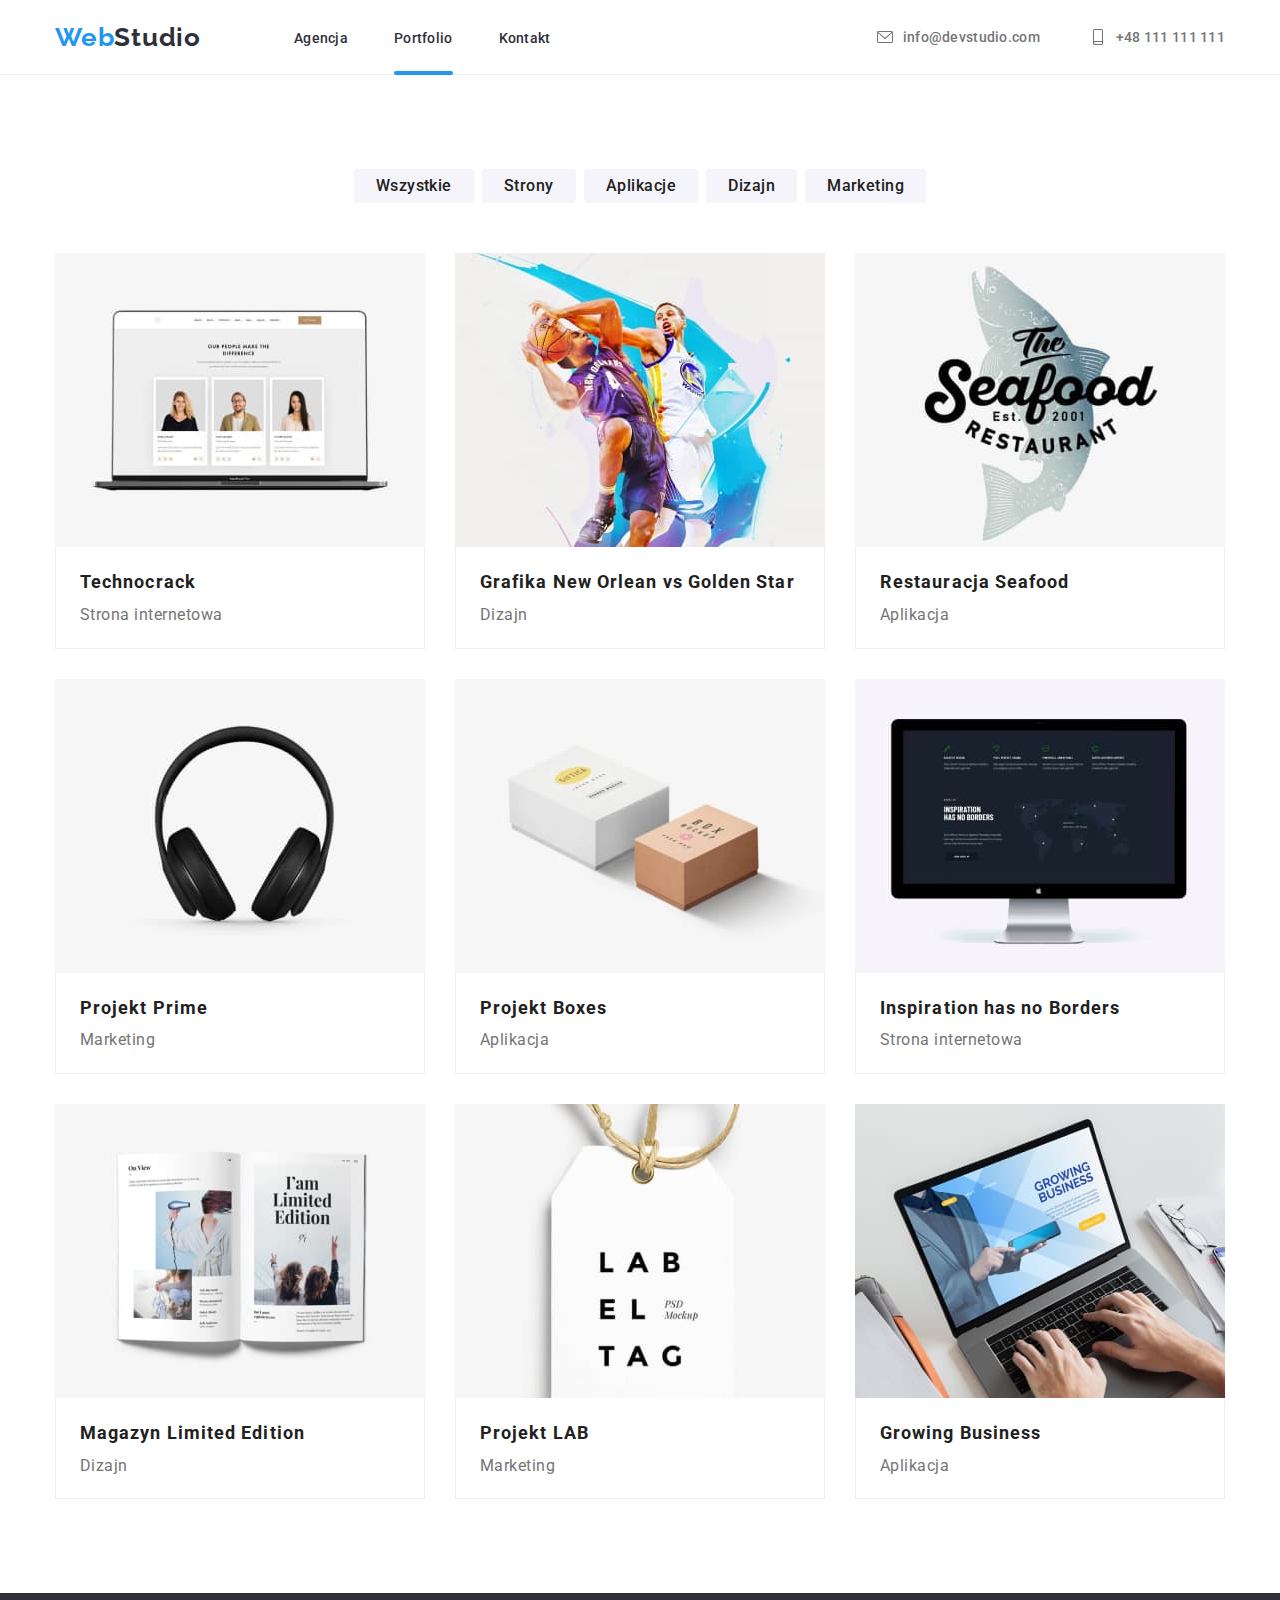
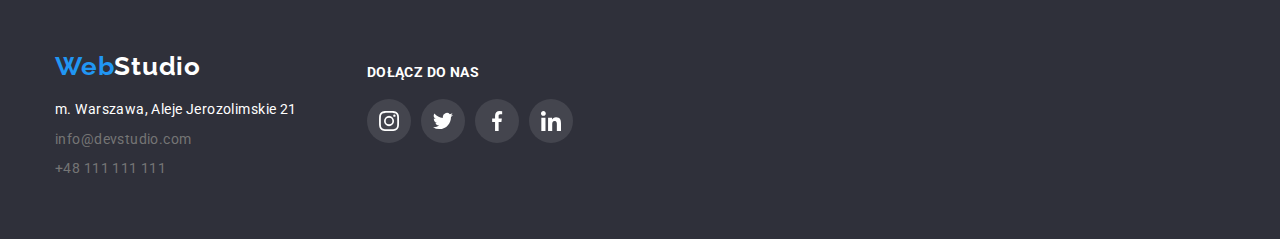
==== portfolio.html @ 3b380c0f "goit-markup-hw-05" ====
<!DOCTYPE html>
<html lang="en">
  <head>
    <meta charset="UTF-8" />
    <meta http-equiv="X-UA-Compatible" content="IE=edge" />
    <meta name="viewport" content="width=device-width, initial-scale=1.0" />
    <title>Portfolio</title>
    <link
      rel="stylesheet"
      href="node_modules/modern-normalize/modern-normalize.css"
    />
    <link
      href="https://fonts.googleapis.com/css2?family=Raleway:wght@700&family=Roboto:wght@400;500;700;900&display=swap"
      rel="stylesheet"
    />
    <link rel="stylesheet" href="./css/styles.css" />
  </head>
  <body>
    <header class="header-box">
      <div class="container header-wrapper">
        <a href="./index.html" class="studio-header"
          ><span class="web">Web</span>Studio</a
        >
        <nav class="navigation growing-item">
          <ul class="list navigation-wrapper">
            <li><a href="./index.html" class="navigation-link">Agencja</a></li>
            <li>
              <a
                href="./portfolio.html"
                class="navigation-link active-navigation-link"
                >Portfolio</a
              >
            </li>
            <li><a href="#" class="navigation-link">Kontakt</a></li>
          </ul>
        </nav>
        <ul class="list contacts-header-wrapper">
          <li>
            <a href="mailto:info@devstudio.com" class="contacts-header"
              ><svg height="16px" width="16px" class="contacts-icon">
                <use href="./images/icons.svg.svg#icon-envelope"></use>
              </svg>
              info@devstudio.com</a
            >
          </li>
          <li>
            <a href="tel:+48111111111" class="contacts-header"
              ><svg height="16px" width="16px" class="contacts-icon">
                <use href="./images/icons.svg.svg#icon-smartphone"></use>
              </svg>
              +48 111 111 111</a
            >
          </li>
        </ul>
      </div>
    </header>
    <main>
      <section class="portfolio-section-box section">
        <div class="container">
          <h2 class="invisible">Portfolio</h2>
          <ul class="list filters-list-wrapper">
            <li><button type="button" class="filter">Wszystkie</button></li>
            <li><button type="button" class="filter">Strony</button></li>
            <li><button type="button" class="filter">Aplikacje</button></li>
            <li><button type="button" class="filter">Dizajn</button></li>
            <li><button type="button" class="filter">Marketing</button></li>
          </ul>

          <ul class="list card-set">
            <li class="item portfolio-section-item">
              <div class="box">
                <div class="overlay">
                  <p>
                    Technocrack jest popularną platformą wykorzystywaną do
                    rozpowszechniania koronawirusa. Firmy wykorzystują tę
                    platformę do celów szpiegowskich i ataków na
                    niezabezpieczone serwery konkurencji
                  </p>
                </div>
                <img
                  class="img-block"
                  src="./images/portfolio1.jpg"
                  alt="Laptop z otwartą stroną internetową o pracownikach firmy"
                  width="370"
                  height="294"
                />
              </div>

              <div class="border-wrapper">
                <p class="project-name">Technocrack</p>
                <p class="project-type">Strona internetowa</p>
              </div>
            </li>

            <li class="item portfolio-section-item">
              <div class="box">
                <div class="overlay">
                  <p>
                    Technocrack jest popularną platformą wykorzystywaną do
                    rozpowszechniania koronawirusa. Firmy wykorzystują tę
                    platformę do celów szpiegowskich i ataków na
                    niezabezpieczone serwery konkurencji
                  </p>
                </div>
                <img
                  class="img-block"
                  src="./images/portfolio2.jpg"
                  alt="Grafika przedstawiająca dwóch koszykarzy walczących o zwycięstwo"
                  width="370"
                  height="294"
                />
              </div>
              <div class="border-wrapper">
                <p class="project-name">Grafika New Orlean vs Golden Star</p>
                <p class="project-type">Dizajn</p>
              </div>
            </li>

            <li class="item portfolio-section-item">
              <div class="box">
                <div class="overlay">
                  <p>
                    Technocrack jest popularną platformą wykorzystywaną do
                    rozpowszechniania koronawirusa. Firmy wykorzystują tę
                    platformę do celów szpiegowskich i ataków na
                    niezabezpieczone serwery konkurencji
                  </p>
                </div>
                <img
                  class="img-block"
                  src="./images/portfolio3.jpg"
                  alt="Logo restauracji Seafood"
                  width="370"
                  height="294"
                />
              </div>
              <div class="border-wrapper">
                <p class="project-name">Restauracja Seafood</p>
                <p class="project-type">Aplikacja</p>
              </div>
            </li>

            <li class="item portfolio-section-item">
              <div class="box">
                <div class="overlay">
                  <p>
                    Technocrack jest popularną platformą wykorzystywaną do
                    rozpowszechniania koronawirusa. Firmy wykorzystują tę
                    platformę do celów szpiegowskich i ataków na
                    niezabezpieczone serwery konkurencji
                  </p>
                </div>
                <img
                  class="img-block"
                  src="./images/portfolio4.jpg"
                  alt="Słuchawki nauszne na białym tle"
                  width="370"
                  height="294"
                />
              </div>
              <div class="border-wrapper">
                <p class="project-name">Projekt Prime</p>
                <p class="project-type">Marketing</p>
              </div>
            </li>

            <li class="item portfolio-section-item">
              <div class="box">
                <div class="overlay">
                  <p>
                    Technocrack jest popularną platformą wykorzystywaną do
                    rozpowszechniania koronawirusa. Firmy wykorzystują tę
                    platformę do celów szpiegowskich i ataków na
                    niezabezpieczone serwery konkurencji
                  </p>
                </div>
                <img
                  class="img-block"
                  src="./images/portfolio5.jpg"
                  alt="Dwa pudełka z napisami na białym tle"
                  width="370"
                  height="294"
                />
              </div>
              <div class="border-wrapper">
                <p class="project-name">Projekt Boxes</p>
                <p class="project-type">Aplikacja</p>
              </div>
            </li>

            <li class="item portfolio-section-item">
              <div class="box">
                <div class="overlay">
                  <p>
                    Technocrack jest popularną platformą wykorzystywaną do
                    rozpowszechniania koronawirusa. Firmy wykorzystują tę
                    platformę do celów szpiegowskich i ataków na
                    niezabezpieczone serwery konkurencji
                  </p>
                </div>
                <img
                  class="img-block"
                  src="./images/portfolio6.jpg"
                  alt="Monitor z otwartą witryną Inspiracja nie ma granic"
                  width="370"
                  height="294"
                />
              </div>
              <div class="border-wrapper">
                <p class="project-name">Inspiration has no Borders</p>
                <p class="project-type">Strona internetowa</p>
              </div>
            </li>

            <li class="item portfolio-section-item">
              <div class="box">
                <div class="overlay">
                  <p>
                    Technocrack jest popularną platformą wykorzystywaną do
                    rozpowszechniania koronawirusa. Firmy wykorzystują tę
                    platformę do celów szpiegowskich i ataków na
                    niezabezpieczone serwery konkurencji
                  </p>
                </div>
                <img
                  class="img-block"
                  src="./images/portfolio7.jpg"
                  alt="Otwarty magazyn Limited Edition na białym tle"
                  width="370"
                  height="294"
                />
              </div>
              <div class="border-wrapper">
                <p class="project-name">Magazyn Limited Edition</p>
                <p class="project-type">Dizajn</p>
              </div>
            </li>

            <li class="item portfolio-section-item">
              <div class="box">
                <div class="overlay">
                  <p>
                    Technocrack jest popularną platformą wykorzystywaną do
                    rozpowszechniania koronawirusa. Firmy wykorzystują tę
                    platformę do celów szpiegowskich i ataków na
                    niezabezpieczone serwery konkurencji
                  </p>
                </div>
                <img
                  class="img-block"
                  src="./images/portfolio8.jpg"
                  alt="Biała etykieta z napisem LAB EL TAG"
                  width="370"
                  height="294"
                />
              </div>
              <div class="border-wrapper">
                <p class="project-name">Projekt LAB</p>
                <p class="project-type">Marketing</p>
              </div>
            </li>

            <li class="item portfolio-section-item">
              <div class="box">
                <div class="overlay">
                  <p>
                    Technocrack jest popularną platformą wykorzystywaną do
                    rozpowszechniania koronawirusa. Firmy wykorzystują tę
                    platformę do celów szpiegowskich i ataków na
                    niezabezpieczone serwery konkurencji
                  </p>
                </div>
                <img
                  class="img-block"
                  src="./images/portfolio9.jpg"
                  alt="Mężczyzna pracuje na laptopie z otwartą aplikacją Growing Business"
                  width="370"
                  height="294"
                />
              </div>
              <div class="border-wrapper">
                <p class="project-name">Growing Business</p>
                <p class="project-type">Aplikacja</p>
              </div>
            </li>
          </ul>
        </div>
      </section>
    </main>
    <footer class="footer-box">
      <div class="container footer-wrapper">
        <div>
          <a href="./index.html" class="studio-footer"
            ><span class="web">Web</span>Studio</a
          >
          <address class="address-text address-wrapper">
            m. Warszawa, Aleje Jerozolimskie 21
            <ul class="list contacts-footer-wrapper">
              <li>
                <a href="mailto:info@devstudio.com" class="contacts-footer"
                  >info@devstudio.com</a
                >
              </li>
              <li>
                <a href="tel:+48111111111" class="contacts-footer"
                  >+48 111 111 111</a
                >
              </li>
            </ul>
          </address>
        </div>
        <div>
          <h3 class="smaller-title title-footer">Dołącz do nas</h3>
          <ul class="list our-socials">
            <li class="social-icon-footer">
              <svg width="44px" height="44px">
                <use href="./images/icons.svg.svg#icon-instagram-2"></use>
              </svg>
            </li>
            <li class="social-icon-footer">
              <svg width="44px" height="44px">
                <use href="./images/icons.svg.svg#icon-twitter-1"></use>
              </svg>
            </li>
            <li class="social-icon-footer">
              <svg width="44px" height="44px">
                <use href="./images/icons.svg.svg#icon-facebook-1"></use>
              </svg>
            </li>
            <li class="social-icon-footer">
              <svg width="44px" height="44px">
                <use href="./images/icons.svg.svg#icon-linkedin-1"></use>
              </svg>
            </li>
          </ul>
        </div>
      </div>
    </footer>
  </body>
</html>
---- css/styles.css ----
:root {
  --background-color-1: #ffffff;
  --background-color-2: #2f303a;
  --background-color-3: #f5f4fa;
  --text-color-1: #757575;
  --text-color-2: #ffffff;
  --hover-and-button-color: #2196f3;
  --border-color: #eeeeee;
  --icon-color: #afb1b8;
}

body {
  font-family: "Roboto", sans-serif;
  color: #212121;
  margin: 0;
}

h1,
h2,
h3,
h4,
h5,
h6,
p,
ul {
  margin: 0;
  padding: 0;
}

.header-box {
  background-color: var(--background-color-1);
  border-bottom: 1px solid #ececec;
  padding-block: 24px;
}

.studio-header {
  color: var(--background-color-2);
  text-decoration: none;
  font-family: Raleway;
  font-size: 26px;
  font-weight: 700;
  line-height: 1;
  letter-spacing: 0.03em;
  text-align: left;
  margin-right: 93px;
  vertical-align: top;
}

.web {
  color: var(--hover-and-button-color);
}

.navigation-link {
  color: var(--background-color-2);
  text-decoration: none;
  font-size: 14px;
  font-weight: 500;
  line-height: 100%;
  letter-spacing: 0.02em;
  text-align: left;
  position: relative;
  transition: color 250ms cubic-bezier(0.4, 0, 0.2, 1);
}

.navigation-link:hover,
.navigation-link:focus {
  color: var(--hover-and-button-color);
}

.contacts-header {
  color: var(--text-color-1);
  text-decoration: none;
  font-size: 14px;
  font-weight: 500;
  line-height: 100%;
  letter-spacing: 0.02em;
  text-align: left;
  display: flex;
  align-items: center;
  fill: var(--text-color-1);
  transition: color 250ms cubic-bezier(0.4, 0, 0.2, 1),
    fill 250ms cubic-bezier(0.4, 0, 0.2, 1);
}

.contacts-header:hover,
.contacts-header:focus {
  color: var(--hover-and-button-color);
  fill: var(--hover-and-button-color);
}

.list {
  list-style: none;
}

.invisible {
  display: none;
}

.section-1-box {
  background-color: var(--background-color-2);
  background: linear-gradient(#2f303a66, #2f303a66),
    url(../images/new_photo.jpg);
  max-width: 1600px;
  background-position: 50% 35%;
  background-size: cover;
  margin: 0 auto;
}

.section-1-header {
  color: var(--text-color-2);
  font-size: 44px;
  line-height: 116%;
  letter-spacing: 0.06em;
  text-align: center;
  margin-bottom: 30px;
}

.main-button {
  background-color: var(--background-color-3);
  font-family: inherit;
  color: inherit;
  font-size: 16px;
  font-weight: 700;
  line-height: 160%;
  letter-spacing: 0.06em;
  text-align: center;
  border-width: 0px;
  cursor: pointer;
  border-radius: 4px;
  padding-block: 10px;
  padding-left: 41px;
  padding-right: 41px;
  transition: color 250ms cubic-bezier(0.4, 0, 0.2, 1),
    background-color 250ms cubic-bezier(0.4, 0, 0.2, 1),
    box-shadow 250ms cubic-bezier(0.4, 0, 0.2, 1);
}

.main-button:hover,
.main-button:focus {
  background-color: var(--hover-and-button-color);
  color: var(--text-color-2);
  box-shadow: 0px 4px 4px rgba(0, 0, 0, 0.15);
}

.section-2-box {
  background-color: var(--background-color-1);
}

.smaller-title {
  font-size: 14px;
  line-height: 100%;
  letter-spacing: 0.03em;
  text-align: left;
  margin-bottom: 10px;
}

.article {
  color: var(--text-color-1);
  font-size: 14px;
  line-height: 146%;
  letter-spacing: 0.03em;
  text-align: left;
}

.bigger-title {
  font-size: 36px;
  line-height: 100%;
  letter-spacing: 0.03em;
  text-align: center;
  margin-bottom: 50px;
}

.section-3-box {
  background-color: var(--background-color-1);
}

.section-4-box {
  background-color: var(--background-color-3);
}

.section-4-item {
  background-color: var(--background-color-1);
  padding-bottom: 30px;
  box-shadow: 0px 1px 3px rgba(0, 0, 0, 0.12), 0px 1px 1px rgba(0, 0, 0, 0.14),
    0px 2px 1px rgba(0, 0, 0, 0.2);
  border-radius: 0px 0px 4px 4px;
}

.name {
  font-size: 16px;
  font-weight: 500;
  line-height: 100%;
  letter-spacing: 0.03em;
  text-align: center;
  margin-top: 30px;
  margin-bottom: 10px;
}

.position {
  color: var(--text-color-1);
  font-size: 16px;
  line-height: 100%;
  letter-spacing: 0.03em;
  text-align: center;
}

.section-5-box {
  background-color: var(--background-color-1);
}

.footer-box {
  background-color: var(--background-color-2);
}

.studio-footer {
  color: var(--text-color-2);
  text-decoration: none;
  font-family: Raleway;
  font-size: 26px;
  font-weight: 700;
  line-height: 100%;
  letter-spacing: 0.03em;
  text-align: left;
}

.address-text {
  color: var(--text-color-2);
  font-style: normal;
  font-size: 14px;
  line-height: 146%;
  letter-spacing: 0.03em;
  text-align: left;
}

.contacts-footer {
  color: var(--text-color-1);
  text-decoration: none;
  transition: color 250ms cubic-bezier(0.4, 0, 0.2, 1);
}

.contacts-footer:hover,
.contacts-footer:focus {
  color: var(--hover-and-button-color);
}

.portfolio-section-box {
  background-color: var(--background-color-1);
}

.filter {
  background-color: var(--background-color-3);
  font-family: inherit;
  color: inherit;
  font-size: 16px;
  font-weight: 500;
  line-height: 139%;
  letter-spacing: 0.03em;
  text-align: center;
  border-width: 0px;
  border-radius: 4px;
  cursor: pointer;
  padding-block: 6px;
  padding-left: 22px;
  padding-right: 22px;
  transition: color 250ms cubic-bezier(0.4, 0, 0.2, 1),
    background-color 250ms cubic-bezier(0.4, 0, 0.2, 1),
    box-shadow 250ms cubic-bezier(0.4, 0, 0.2, 1);
}

.filter:hover,
.filter:focus {
  background-color: var(--hover-and-button-color);
  color: var(--text-color-2);
  box-shadow: 0px 3px 1px rgba(0, 0, 0, 0.1), 0px 1px 2px rgba(0, 0, 0, 0.08),
    0px 2px 2px rgba(0, 0, 0, 0.12);
}

.portfolio-section-item {
  transition: box-shadow 250ms cubic-bezier(0.4, 0, 0.2, 1);
}

.portfolio-section-item:hover,
.portfolio-section-item:focus {
  box-shadow: 0px 1px 1px rgba(0, 0, 0, 0.12), 0px 4px 4px rgba(0, 0, 0, 0.06),
    1px 4px 6px rgba(0, 0, 0, 0.16);
}

.project-name {
  font-size: 18px;
  font-weight: 700;
  line-height: 171%;
  letter-spacing: 0.06em;
  text-align: left;
  margin-bottom: 4px;
  padding-top: 20px;
  padding-left: 24px;
}

.project-type {
  color: var(--text-color-1);
  font-size: 16px;
  line-height: 160%;
  letter-spacing: 0.03em;
  text-align: left;
  padding-left: 24px;
  padding-bottom: 20px;
}

.container {
  box-sizing: border-box;
  max-width: 1200px;
  width: 100%;
  margin: 0 auto;
  padding: 0 15px;
}

.section {
  padding-block: 94px;
}

.growing-item {
  flex-grow: 1;
}

.header-wrapper {
  display: flex;
  flex-direction: row;
  align-items: center;
  justify-content: space-between;
}

.navigation-wrapper {
  display: flex;
  flex-direction: row;
  justify-content: flex-start;
  gap: 46px;
  vertical-align: top;
}

.contacts-header-wrapper {
  display: flex;
  flex-direction: row;
  justify-content: flex-start;
  gap: 50px;
  vertical-align: top;
}

.list-wrapper {
  display: flex;
  flex-direction: row;
  justify-content: space-between;
}

.section-1-wrapper {
  display: flex;
  flex-direction: column;
  max-width: 696px;
  align-items: center;
  padding-block: 200px;
  padding-left: auto;
  padding-right: auto;
}

.section-2-wrapper {
  display: flex;
  flex-direction: row;
  justify-content: center;
  gap: 30px;
}

.section-3-wrapper {
  display: flex;
  flex-direction: row;
  justify-content: center;
  gap: 30px;
}

.section-4-wrapper {
  display: flex;
  flex-direction: row;
  justify-content: center;
  gap: 30px;
}

.footer-wrapper {
  display: flex;
  gap: 70px;
  padding-block: 60px;
}

.address-wrapper {
  display: flex;
  flex-direction: column;
  gap: 9px;
  margin-top: 20px;
}

.contacts-footer-wrapper {
  display: flex;
  flex-direction: column;
  gap: 9px;
}

.filters-list-wrapper {
  display: flex;
  flex-direction: row;
  justify-content: center;
  align-items: center;
  gap: 8px;
  margin-bottom: 50px;
}

.card-set {
  display: flex;
  flex-wrap: wrap;
  gap: 30px;
}

.item {
  flex-basis: calc((100% - 60px) / 3);
}

.border-wrapper {
  border-bottom: 1px solid var(--border-color);
  border-left: 1px solid var(--border-color);
  border-right: 1px solid var(--border-color);
}

.img-block {
  display: block;
}

.contacts-icon {
  margin-right: 10px;
}

.icon-box {
  background-color: var(--background-color-3);
  padding-block: 25px;
  padding-left: 100px;
  padding-right: 100px;
  margin-bottom: 30px;
  border-radius: 4px;
}

.team-socials {
  display: flex;
  justify-content: center;
  gap: 10px;
  margin-top: 16px;
}

.social-icon {
  background-color: var(--background-color-1);
  border-radius: 50%;
  max-width: 44px;
  max-height: 44px;
  fill: var(--icon-color);
  transition: fill 250ms cubic-bezier(0.4, 0, 0.2, 1),
    background-color 250ms cubic-bezier(0.4, 0, 0.2, 1);
}

.social-icon:hover {
  background-color: var(--hover-and-button-color);
  fill: var(--text-color-2);
}

.clients-box {
  display: flex;
  justify-content: center;
  gap: 30px;
}

.client-box {
  border: 1px solid var(--icon-color);
  border-radius: 4px;
  fill: var(--icon-color);
  transition: fill 250ms cubic-bezier(0.4, 0, 0.2, 1),
    border-color 250ms cubic-bezier(0.4, 0, 0.2, 1);
}

.client-box:hover {
  fill: var(--hover-and-button-color);
  border-color: var(--hover-and-button-color);
}

.title-footer {
  color: var(--text-color-2);
  text-transform: uppercase;
  padding-top: 12px;
}

.our-socials {
  display: flex;
  justify-content: center;
  gap: 10px;
  margin-top: 20px;
}

.social-icon-footer {
  background-color: rgba(255, 255, 255, 0.1);
  border-radius: 50%;
  max-width: 44px;
  max-height: 44px;
  fill: var(--text-color-2);
  transition: background-color 250ms cubic-bezier(0.4, 0, 0.2, 1);
}

.social-icon-footer:hover {
  background-color: var(--hover-and-button-color);
}

.active-navigation-link::after {
  content: " ";
  position: absolute;
  width: 100%;
  height: 4px;
  left: 0;
  bottom: -29px;
  background-color: var(--hover-and-button-color);
  border-radius: 2px;
}

.box {
  position: relative;
  overflow: hidden;
}

.overlay {
  position: absolute;
  top: 0;
  left: 0;
  width: 100%;
  height: 100%;
  transform: translateY(100%);
  background-color: rgba(33, 150, 243, 0.9);
  transition: transform 250ms cubic-bezier(0.4, 0, 0.2, 1);
}

.portfolio-section-item:hover .overlay {
  transform: translateY(0);
}

.overlay > p {
  color: var(--text-color-2);
  padding-left: 24px;
  padding-right: 45px;
  padding-block: 49px;
  font-size: 18px;
  line-height: 28px;
  letter-spacing: 0.03em;
}

.title-section-3 {
  color: var(--text-color-2);
  text-transform: uppercase;
  padding-block: 27px;
  padding-left: 90px;
  padding-right: 90px;
  text-align: center;
}

.title-overlay {
  background-color: rgba(47, 48, 58, 0.8);
  position: absolute;
  bottom: 0;
  left: 0;
  width: 100%;
  height: 70px;
}

.backdrop {
  position: fixed;
  display: flex;
  left: 0;
  top: 0;
  width: 100%;
  height: 100%;
  background-color: rgba(0 0 0 / 0.5);
  transition: opacity 250ms cubic-bezier(0.4, 0, 0.2, 1);
  z-index: 1;
}

.modal {
  width: 528px;
  height: 581px;
  background-color: var(--background-color-1);
  margin: auto;
  box-shadow: 0px 1px 3px rgba(0, 0, 0, 0.12), 0px 1px 1px rgba(0, 0, 0, 0.14),
    0px 2px 1px rgba(0, 0, 0, 0.2);
  border-radius: 4px;
  position: relative;
}

.close-button {
  background-color: var(--background-color-1);
  cursor: pointer;
  width: 30px;
  height: 30px;
  border: 1px solid rgba(0, 0, 0, 0.1);
  border-radius: 50%;
  position: absolute;
  top: 8px;
  right: 8px;
}

.is-hidden {
  visibility: hidden;
  opacity: 0;
  pointer-events: none;
}
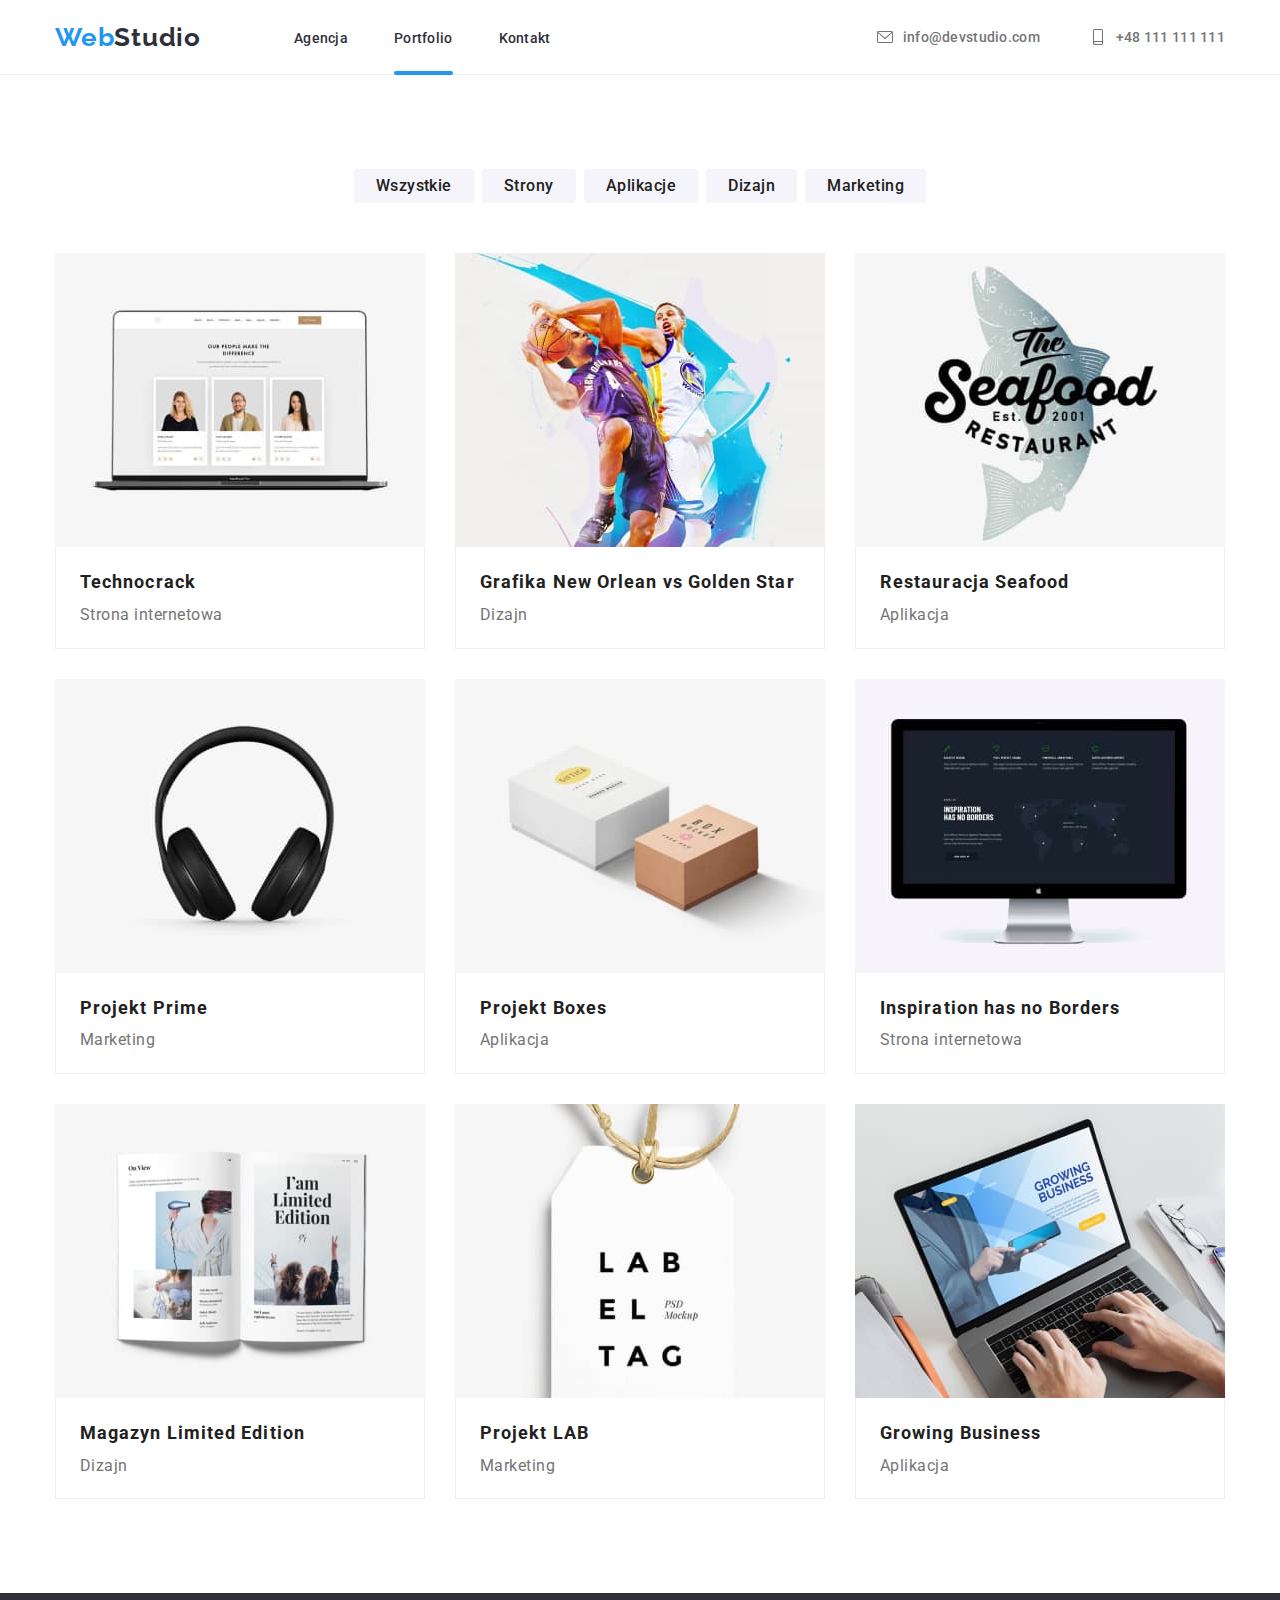
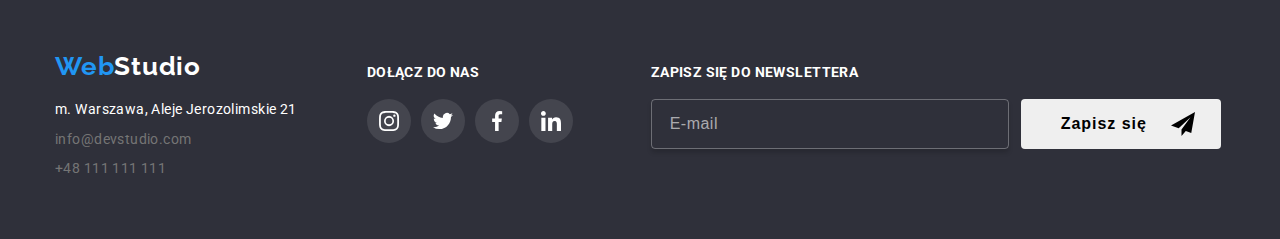
==== commit 7992345f: "footer newsletter form added" ====
--- a/portfolio.html
+++ b/portfolio.html
@@ -334,6 +334,29 @@
             </li>
           </ul>
         </div>
+        <div class="bigger-gap">
+          <label
+            for="newsletter-mail"
+            class="smaller-title title-footer footer-label"
+            >Zapisz się do newslettera</label
+          >
+          <div class="footer-email-wrapper">
+            <fieldset class="fieldset-standard fieldset-footer">
+              <input
+                type="email"
+                name="newsletter-email"
+                placeholder="E-mail"
+                id="newsletter-mail"
+                class="input-standard input-footer"
+              />
+            </fieldset>
+            <button type="submit" class="submit-footer">
+              Zapisz się<svg width="24px" height="24px" class="send-icon">
+                <use href="./images/icons.svg.svg#icon-send"></use>
+              </svg>
+            </button>
+          </div>
+        </div>
       </div>
     </footer>
   </body>
--- a/css/styles.css
+++ b/css/styles.css
@@ -488,6 +488,7 @@
   color: var(--text-color-2);
   text-transform: uppercase;
   padding-top: 12px;
+  margin-bottom: 20px;
 }
 
 .our-socials {
@@ -609,3 +610,97 @@
   opacity: 0;
   pointer-events: none;
 }
+
+.fieldset-standard {
+  position: relative;
+  border-radius: 4px;
+  display: flex;
+  align-items: center;
+}
+
+.input-standard {
+  border: 0;
+  background-color: transparent;
+}
+
+.fieldset-footer {
+  padding-block: 13px;
+  padding-left: 16px;
+  box-shadow: 0px 4px 4px 0px #00000026;
+  border: 1px solid rgba(255, 255, 255, 0.3);
+  margin-right: 12px;
+  margin-left: 0;
+  transition: border-color 250ms cubic-bezier(0.4, 0, 0.2, 1);
+}
+
+.fieldset-footer:has(input:focus) {
+  border-color: var(--hover-and-button-color);
+}
+
+.input-footer {
+  width: 324px;
+  font-size: 16px;
+  line-height: 125%;
+  letter-spacing: 0.03em;
+  text-align: left;
+  color: var(--text-color-2);
+}
+
+.input-footer::placeholder {
+  color: #ffffff99;
+}
+
+.input-footer:focus {
+  outline: 0;
+}
+
+.submit-footer {
+  display: flex;
+  align-items: center;
+  font-weight: 700;
+  font-size: 16px;
+  line-height: 188%;
+  letter-spacing: 0.06em;
+  text-align: center;
+  padding-block: 10px;
+  padding-left: 40px;
+  padding-right: 26px;
+  border: 0;
+  border-radius: 4px;
+  cursor: pointer;
+  transition: background-color 250ms cubic-bezier(0.4, 0, 0.2, 1),
+    color 250ms cubic-bezier(0.4, 0, 0.2, 1),
+    fill 250ms cubic-bezier(0.4, 0, 0.2, 1);
+}
+
+.submit-footer:hover,
+.submit-footer:focus {
+  background-color: var(--hover-and-button-color);
+  color: var(--text-color-2);
+  fill: var(--text-color-2);
+}
+
+.footer-email-wrapper {
+  display: flex;
+  justify-content: center;
+  align-items: center;
+}
+
+.send-icon {
+  fill: inherit;
+  margin-left: 24px;
+}
+
+.bigger-gap {
+  position: relative;
+  margin-left: 8px;
+  padding-top: 46px;
+}
+
+.footer-label {
+  font-weight: 700;
+  position: absolute;
+  top: 12px;
+  padding: 0;
+  margin: 0;
+}
